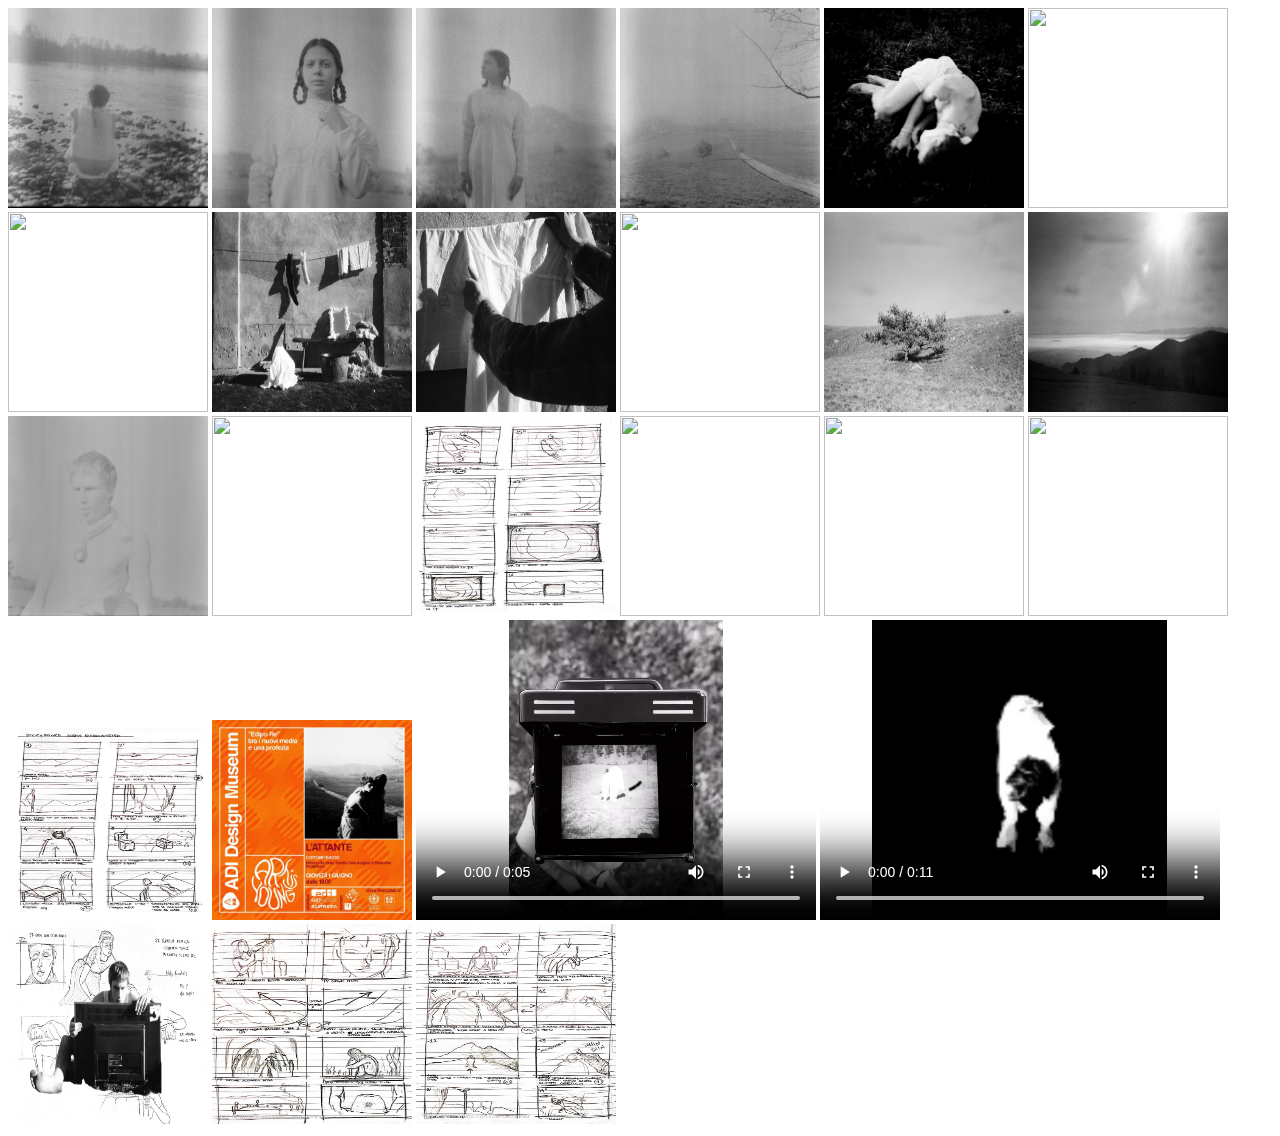
==== projects/ADI_Design_Museum/index.html @ c5128be8 "some" ====
<!DOCTYPE html>
<html>
<body>
    <img src="000028760002 copia.jpg" width="200" height="200">
    <img src="000028760003 copia.jpg" width="200" height="200">
    <img src="000028760004 copia.jpg" width="200" height="200">
    <img src="000028760007 copia.jpg" width="200" height="200">
    <img src="001543530001 copia.jpg" width="200" height="200">
    <img src="001543530006 copia.png" width="200" height="200">
    <img src="001543530007 copia.jpg" width="200" height="200">
    <img src="001555580022 copia.jpg" width="200" height="200">
    <img src="001555580026 copia.jpg" width="200" height="200">
    <img src="001555590011 copia.png" width="200" height="200">
    <img src="001555620002 copia.jpg" width="200" height="200">
    <img src="001555620003 copia.jpg" width="200" height="200">
    <img src="001555660006 copia.jpg" width="200" height="200">
    <img src="1.png" width="200" height="200">
    <img src="24.png" width="200" height="200">
    <img src="2.png" width="200" height="200">
    <img src="3.png" width="200" height="200">
    <img src="e.png" width="200" height="200">
    <img src="Livello 1.png" width="200" height="200">
    <img src="Snapinsta.app_348997938_1451354232341994_81339507025119557_n_1080.jpg" width="200" height="200">
    <video src="Snapinsta.app_video_6442B2BC48905457A59FD20B227C7A86_video_dashinit.mp4" width="400" height="300" controls></video>
    <video src="Snapinsta.app_video_8B4B16863D613952DA0B4D509F596989_video_dashinit.mp4" width="400" height="300" controls></video>
    <img src="WhatsApp Image 2022-12-16 at 12.58.00.png" width="200" height="200">
    <img src="WhatsApp Image 2022-12-16 at 13.03.45 copia.jpeg" width="200" height="200">
    <img src="WhatsApp Image 2022-12-16 at 13.03.51 (1) copia.jpeg" width="200" height="200">
</body>
</html>
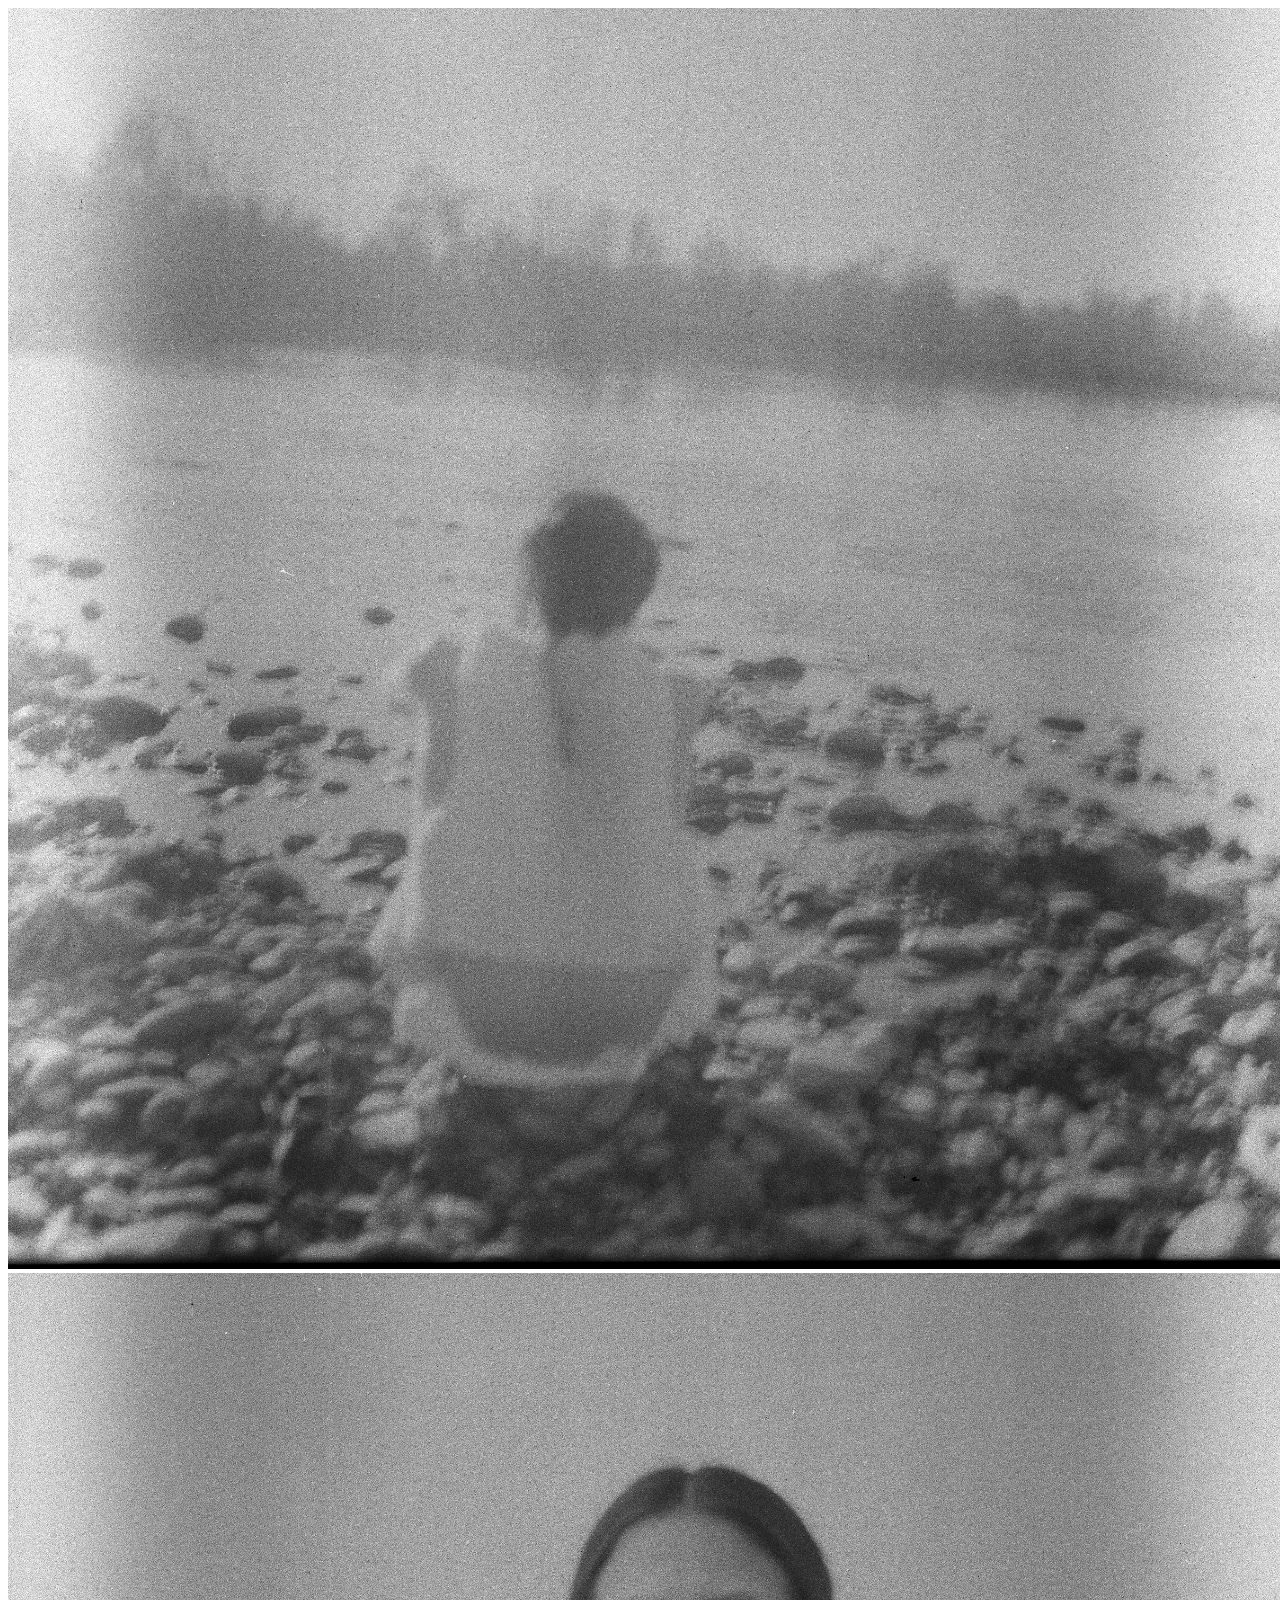
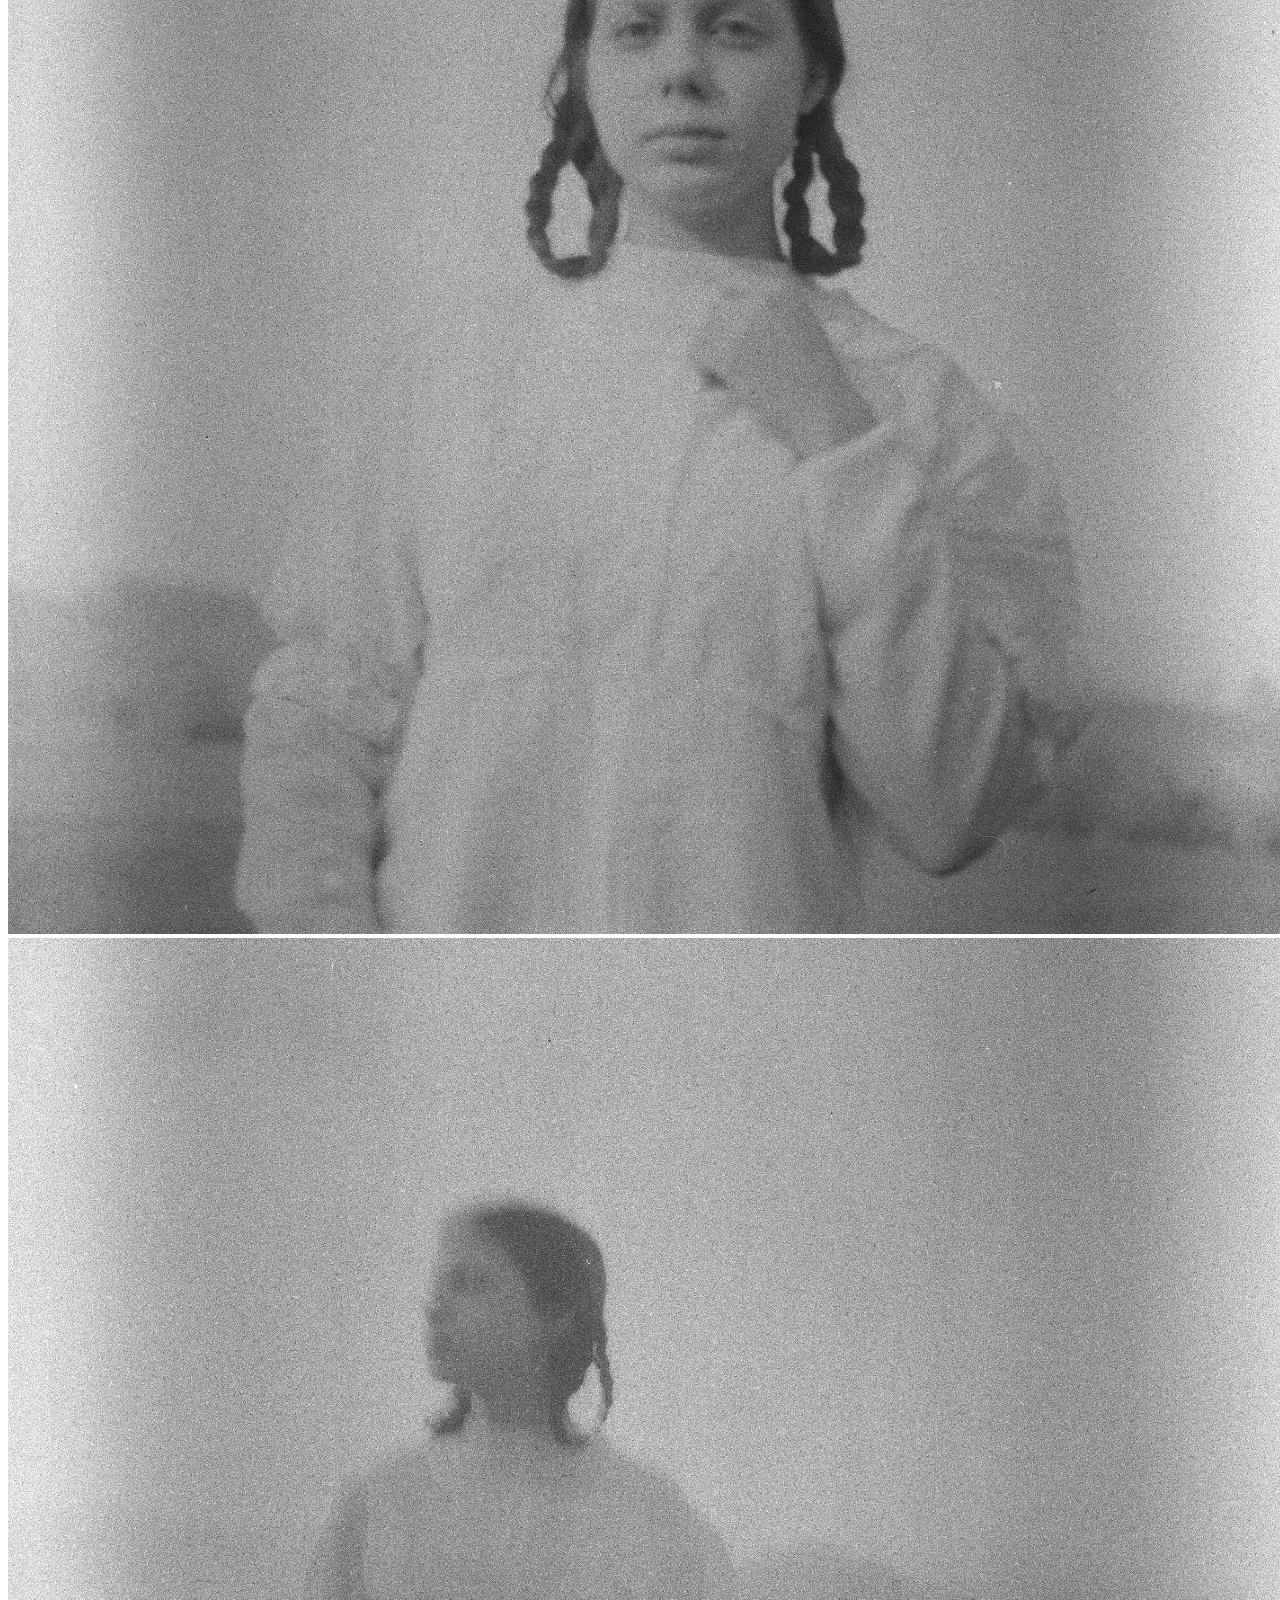
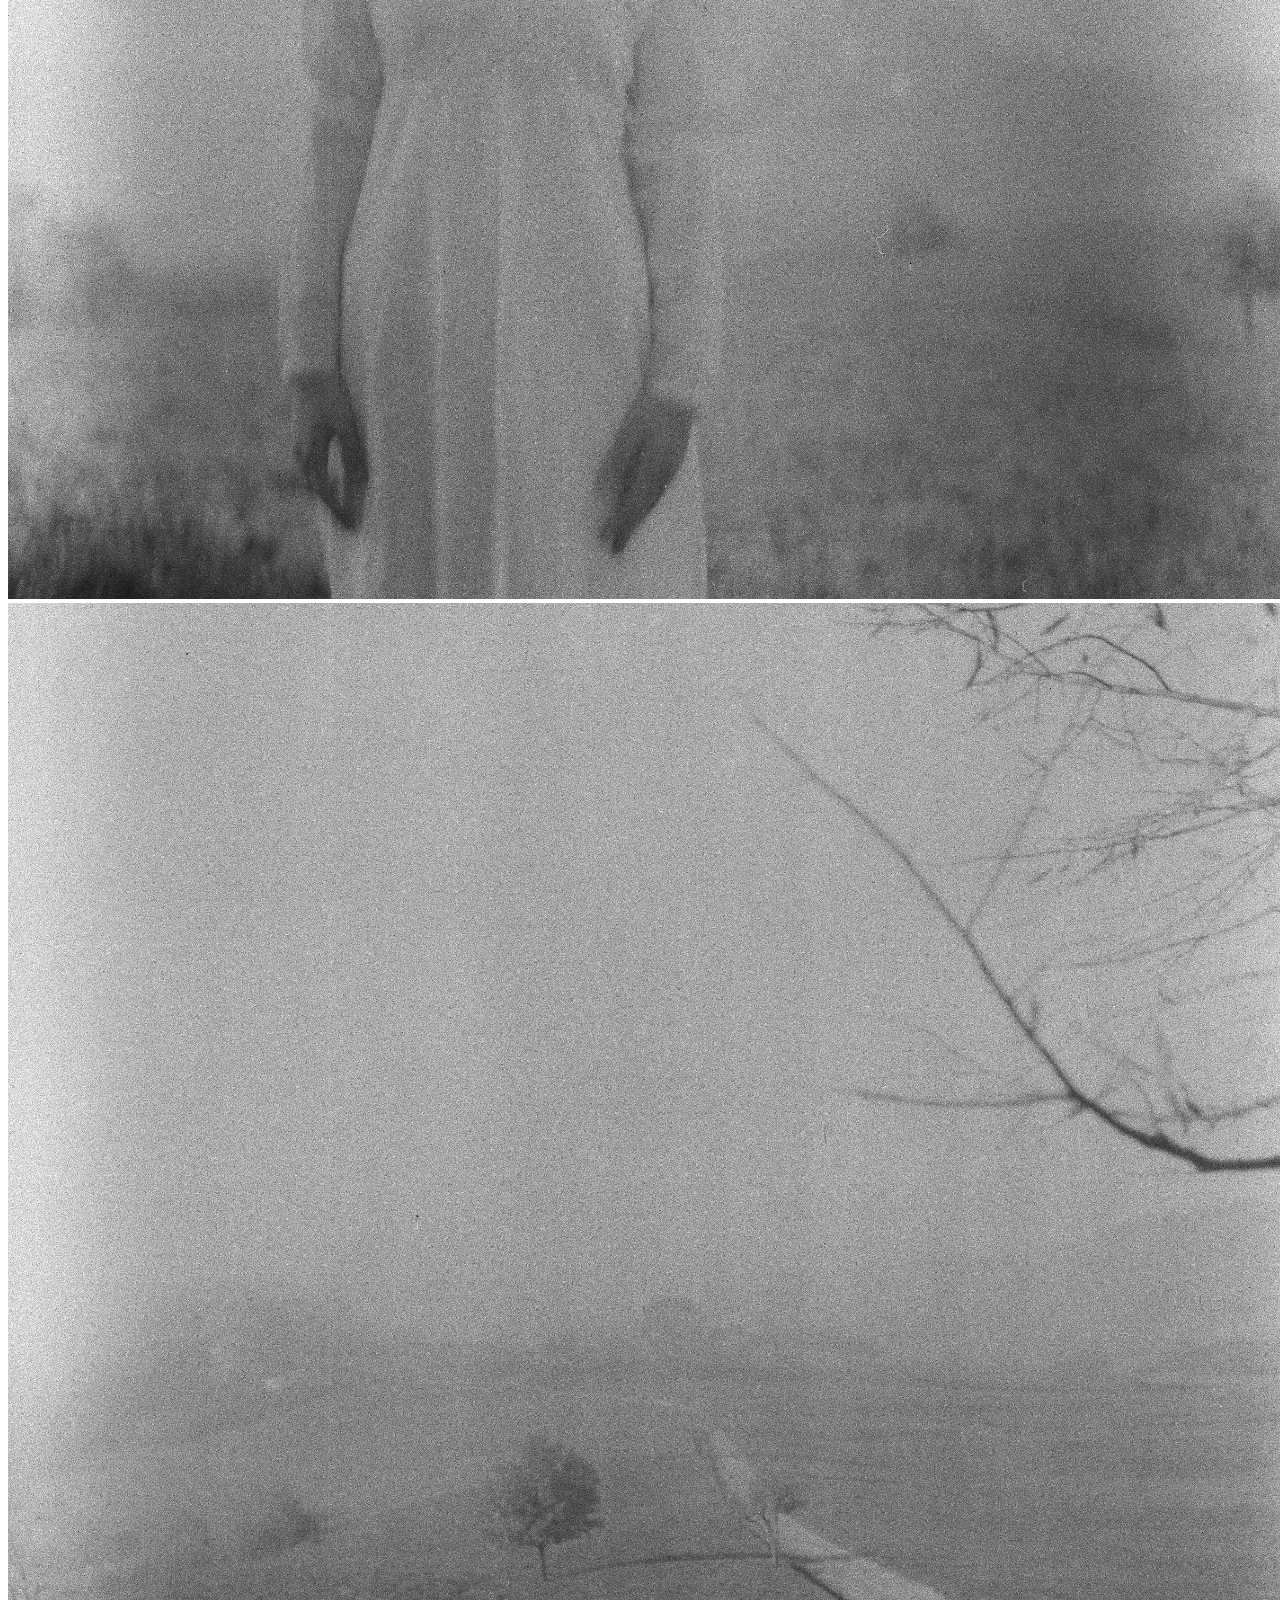
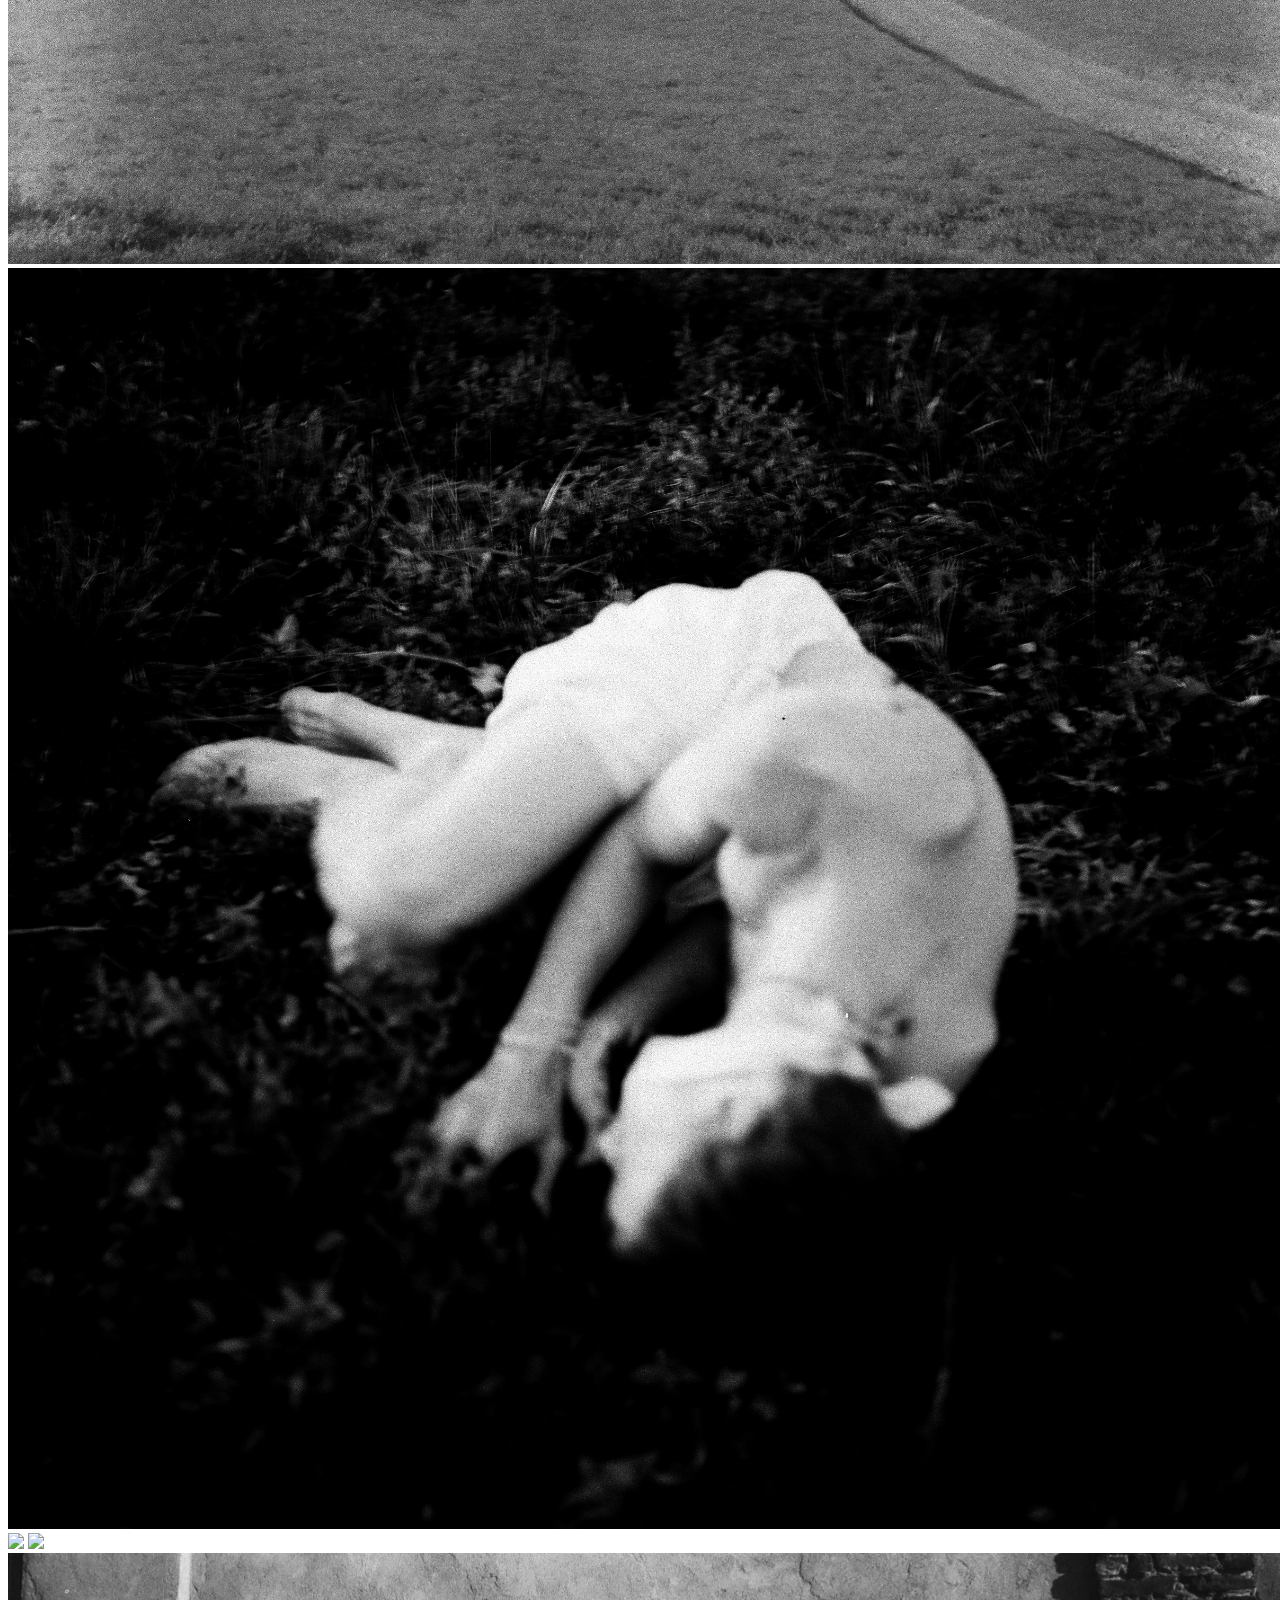
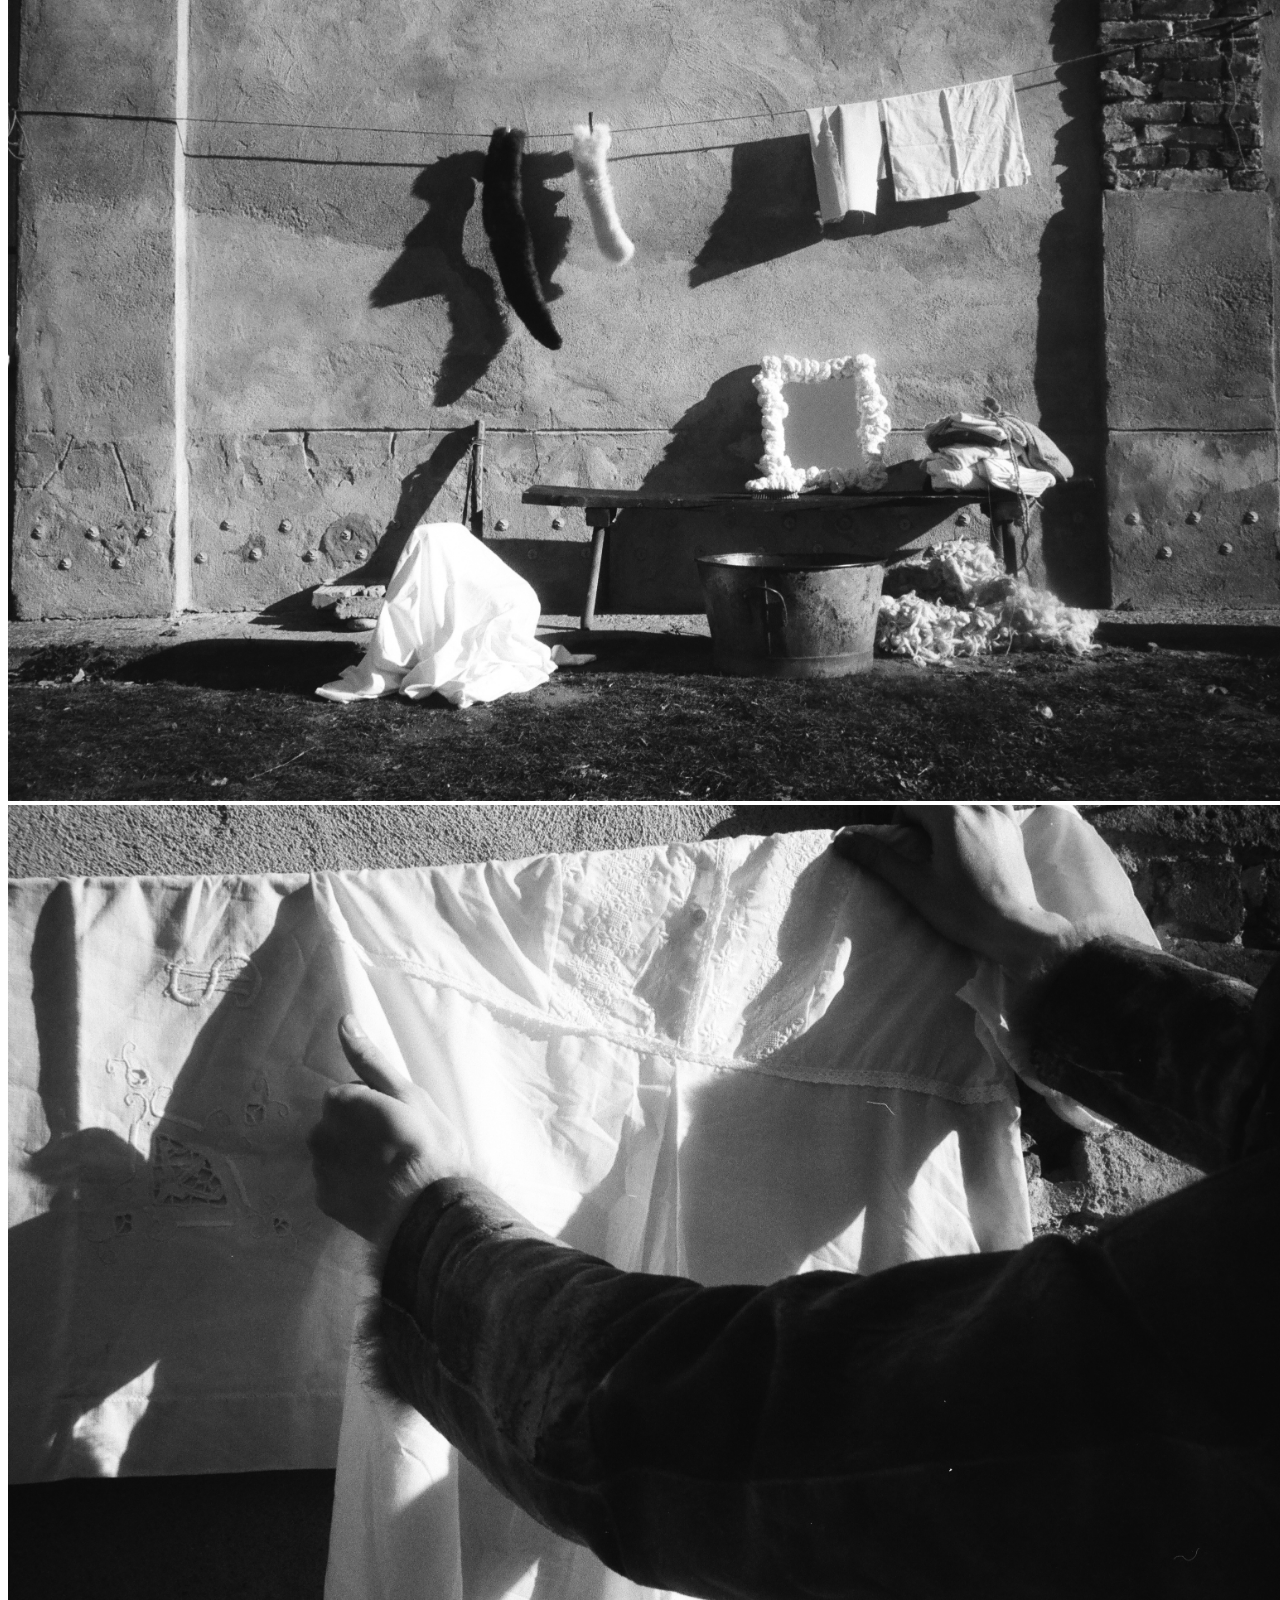
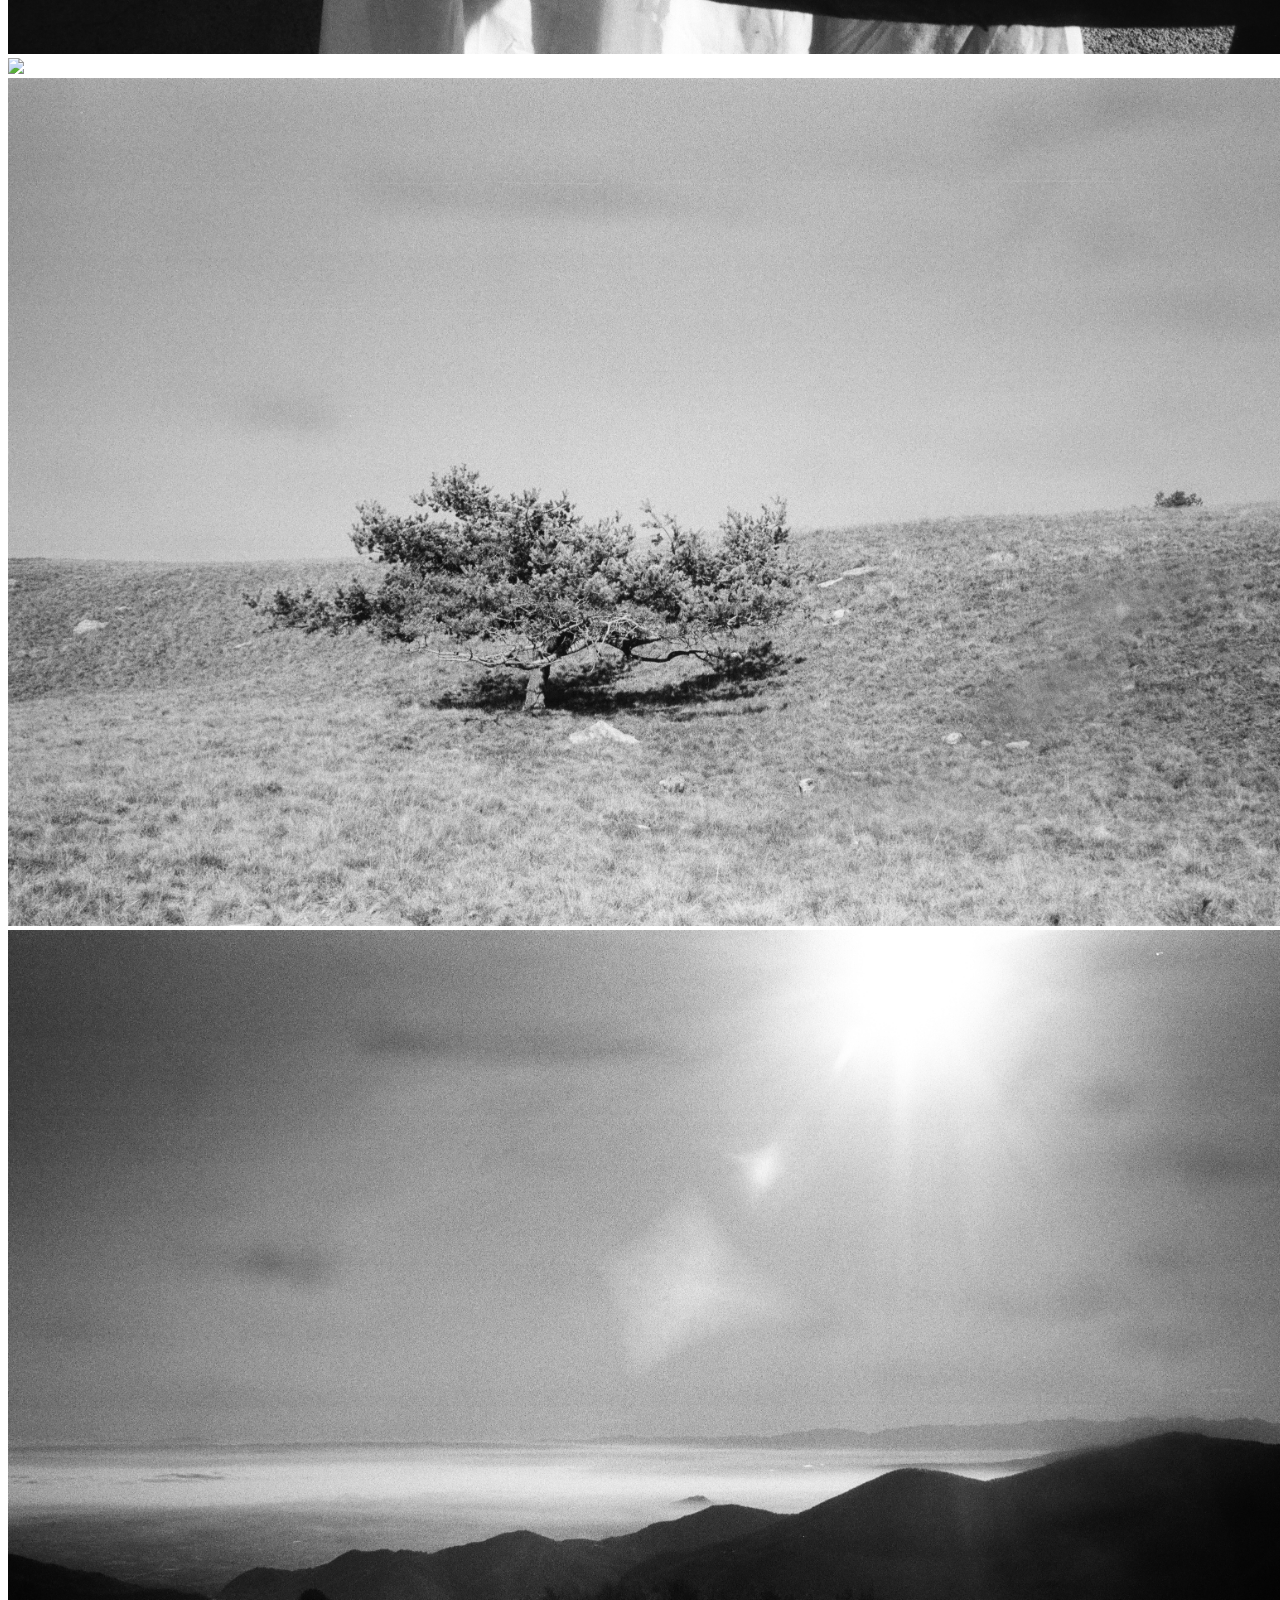
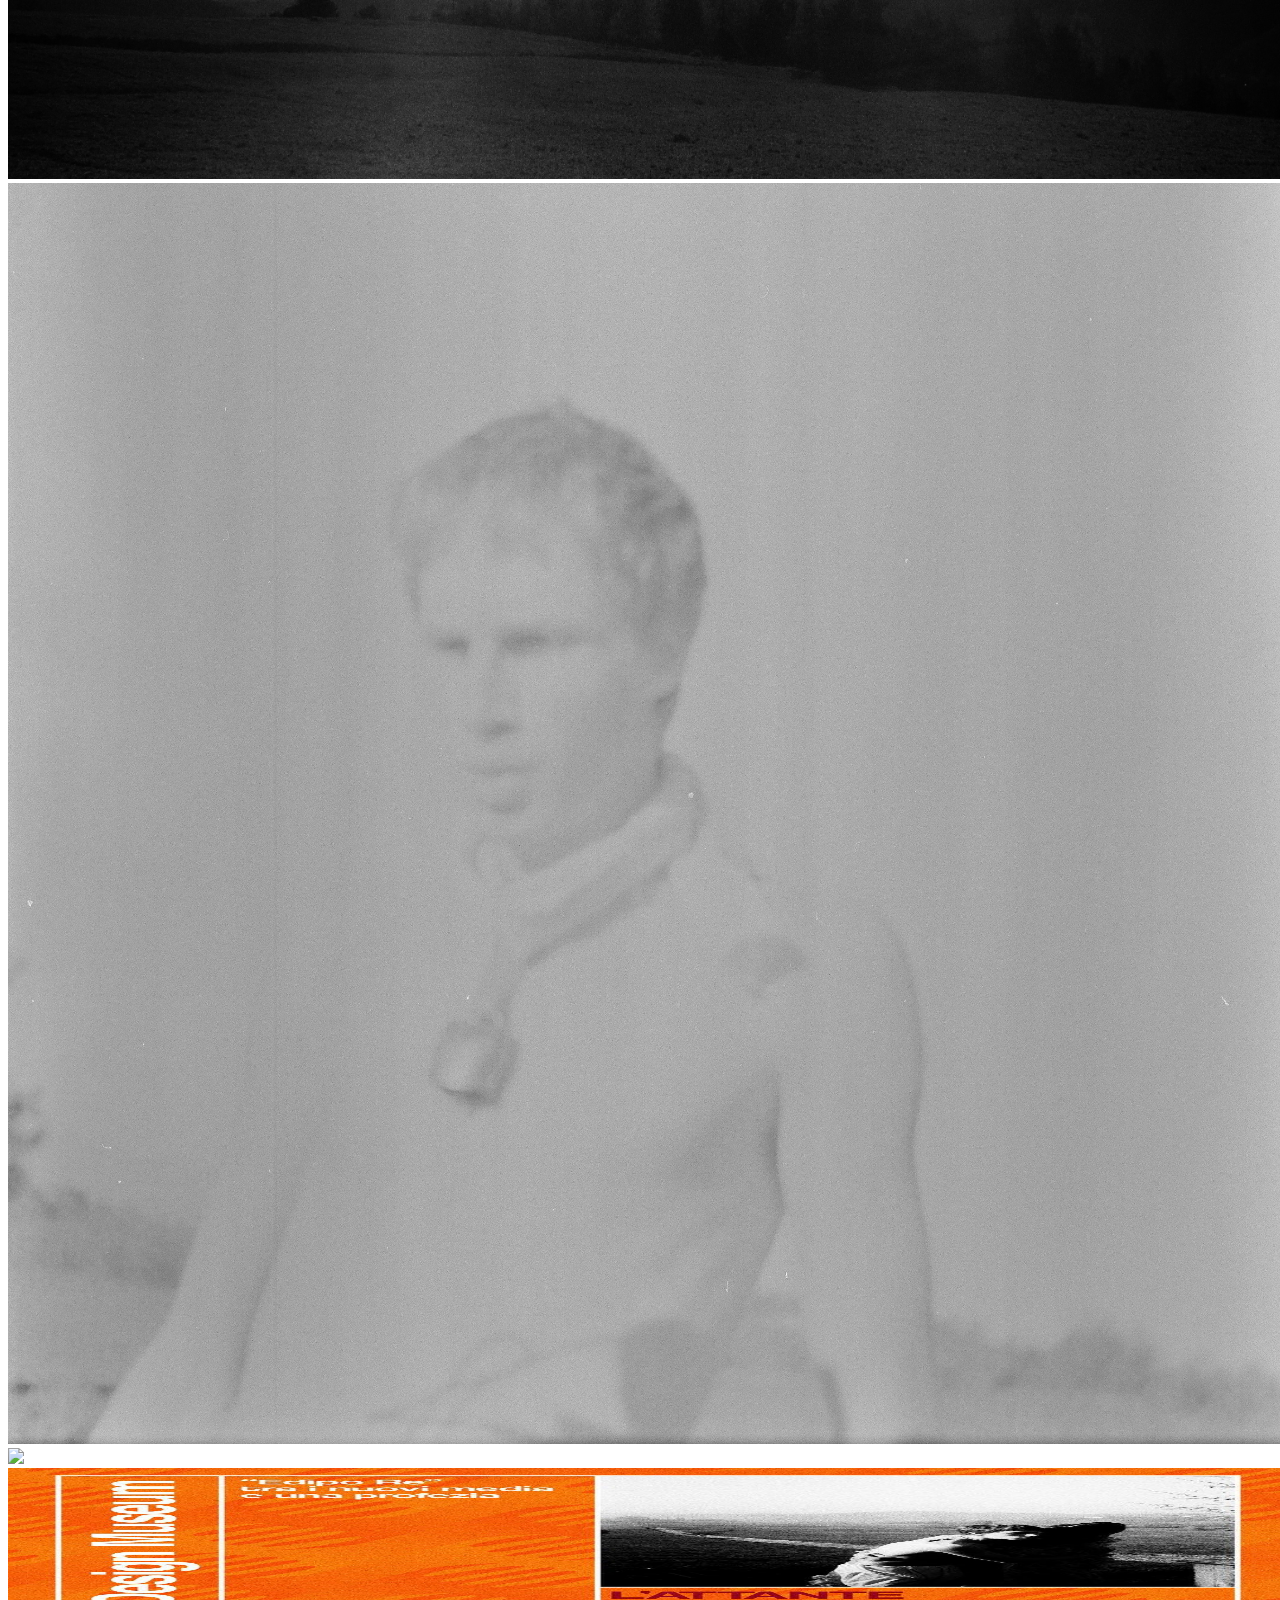
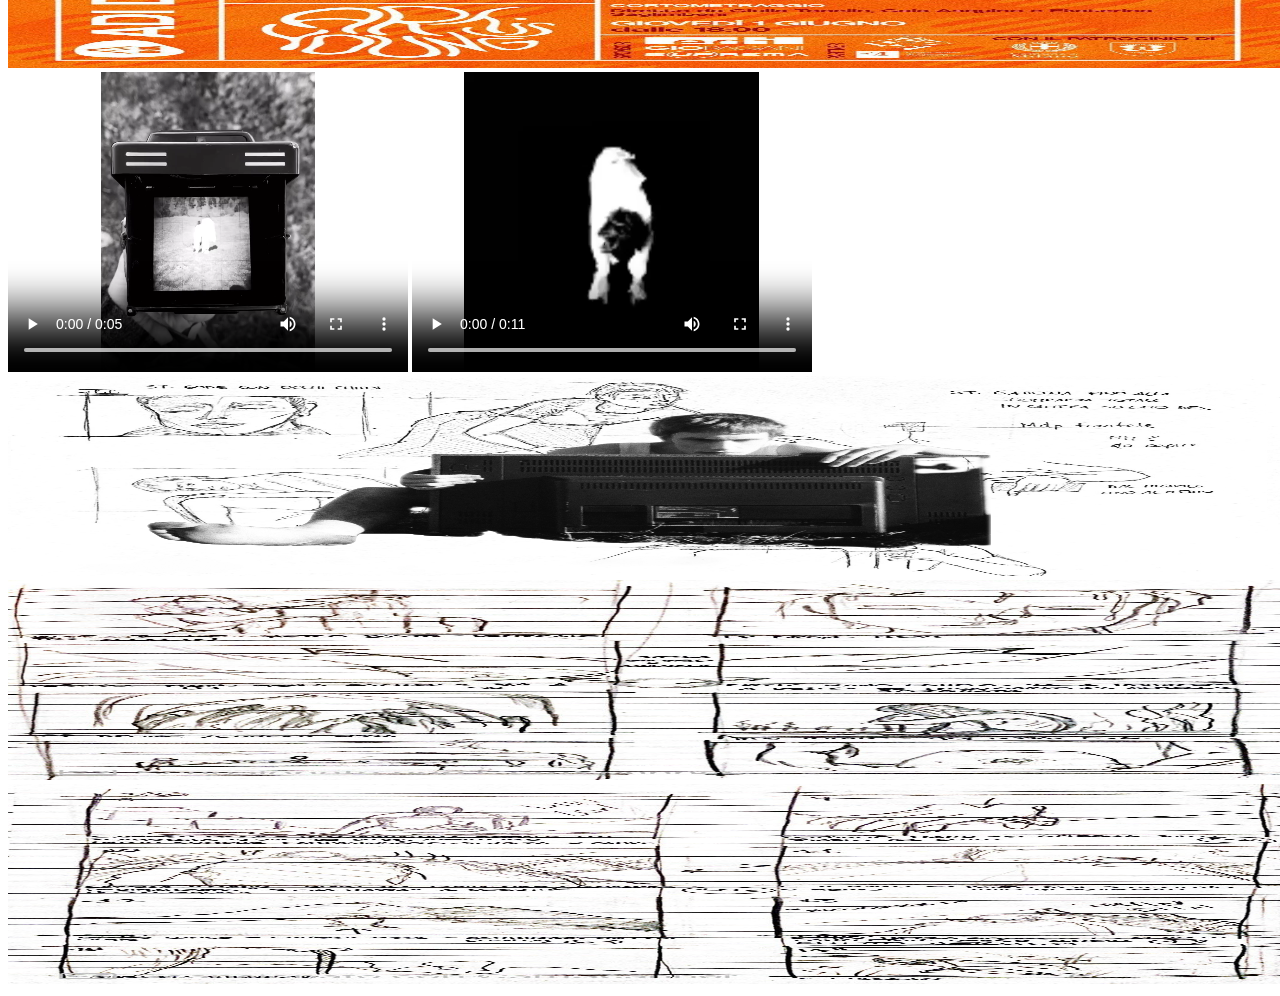
==== commit 80a2dc5b: "more" ====
--- a/projects/ADI_Design_Museum/index.html
+++ b/projects/ADI_Design_Museum/index.html
@@ -1,25 +1,32 @@
 <!DOCTYPE html>
 <html>
+  <head>
+    <style>
+    img {
+      width: 100vw;
+    }
+    </style>
+  </head>
 <body>
-    <img src="000028760002 copia.jpg" width="200" height="200">
-    <img src="000028760003 copia.jpg" width="200" height="200">
-    <img src="000028760004 copia.jpg" width="200" height="200">
-    <img src="000028760007 copia.jpg" width="200" height="200">
-    <img src="001543530001 copia.jpg" width="200" height="200">
-    <img src="001543530006 copia.png" width="200" height="200">
-    <img src="001543530007 copia.jpg" width="200" height="200">
-    <img src="001555580022 copia.jpg" width="200" height="200">
-    <img src="001555580026 copia.jpg" width="200" height="200">
-    <img src="001555590011 copia.png" width="200" height="200">
-    <img src="001555620002 copia.jpg" width="200" height="200">
-    <img src="001555620003 copia.jpg" width="200" height="200">
-    <img src="001555660006 copia.jpg" width="200" height="200">
-    <img src="1.png" width="200" height="200">
-    <img src="24.png" width="200" height="200">
-    <img src="2.png" width="200" height="200">
-    <img src="3.png" width="200" height="200">
-    <img src="e.png" width="200" height="200">
-    <img src="Livello 1.png" width="200" height="200">
+    <img src="000028760002 copia.jpg">
+    <img src="000028760003 copia.jpg">
+    <img src="000028760004 copia.jpg">
+    <img src="000028760007 copia.jpg">
+    <img src="001543530001 copia.jpg">
+    <img src="001543530006 copia.png">
+    <img src="001543530007 copia.jpg">
+    <img src="001555580022 copia.jpg">
+    <img src="001555580026 copia.jpg">
+    <img src="001555590011 copia.png">
+    <img src="001555620002 copia.jpg">
+    <img src="001555620003 copia.jpg">
+    <img src="001555660006 copia.jpg">
+    <img src="1.png"
+    <img src="24.png"
+    <img src="2.png"
+    <img src="3.png"
+    <img src="e.png"
+    <img src="Livello 1.png">
     <img src="Snapinsta.app_348997938_1451354232341994_81339507025119557_n_1080.jpg" width="200" height="200">
     <video src="Snapinsta.app_video_6442B2BC48905457A59FD20B227C7A86_video_dashinit.mp4" width="400" height="300" controls></video>
     <video src="Snapinsta.app_video_8B4B16863D613952DA0B4D509F596989_video_dashinit.mp4" width="400" height="300" controls></video>
